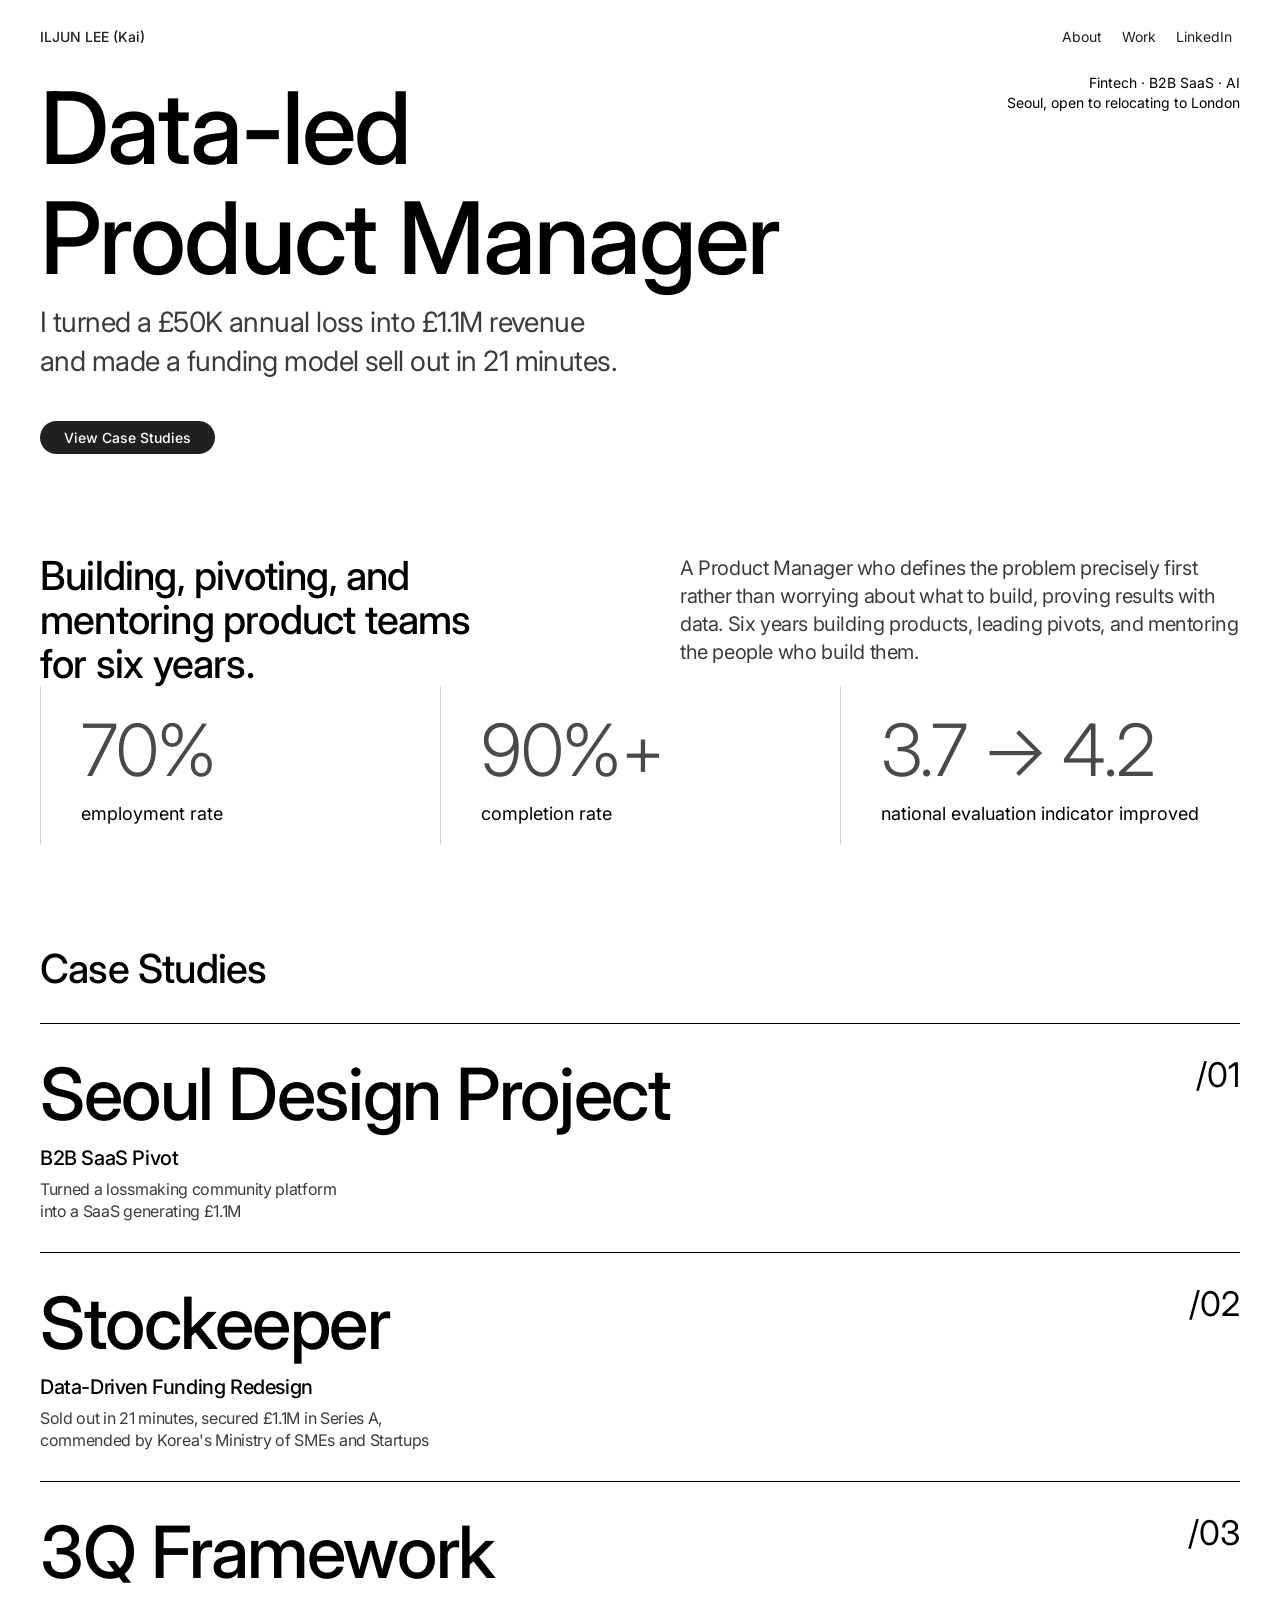
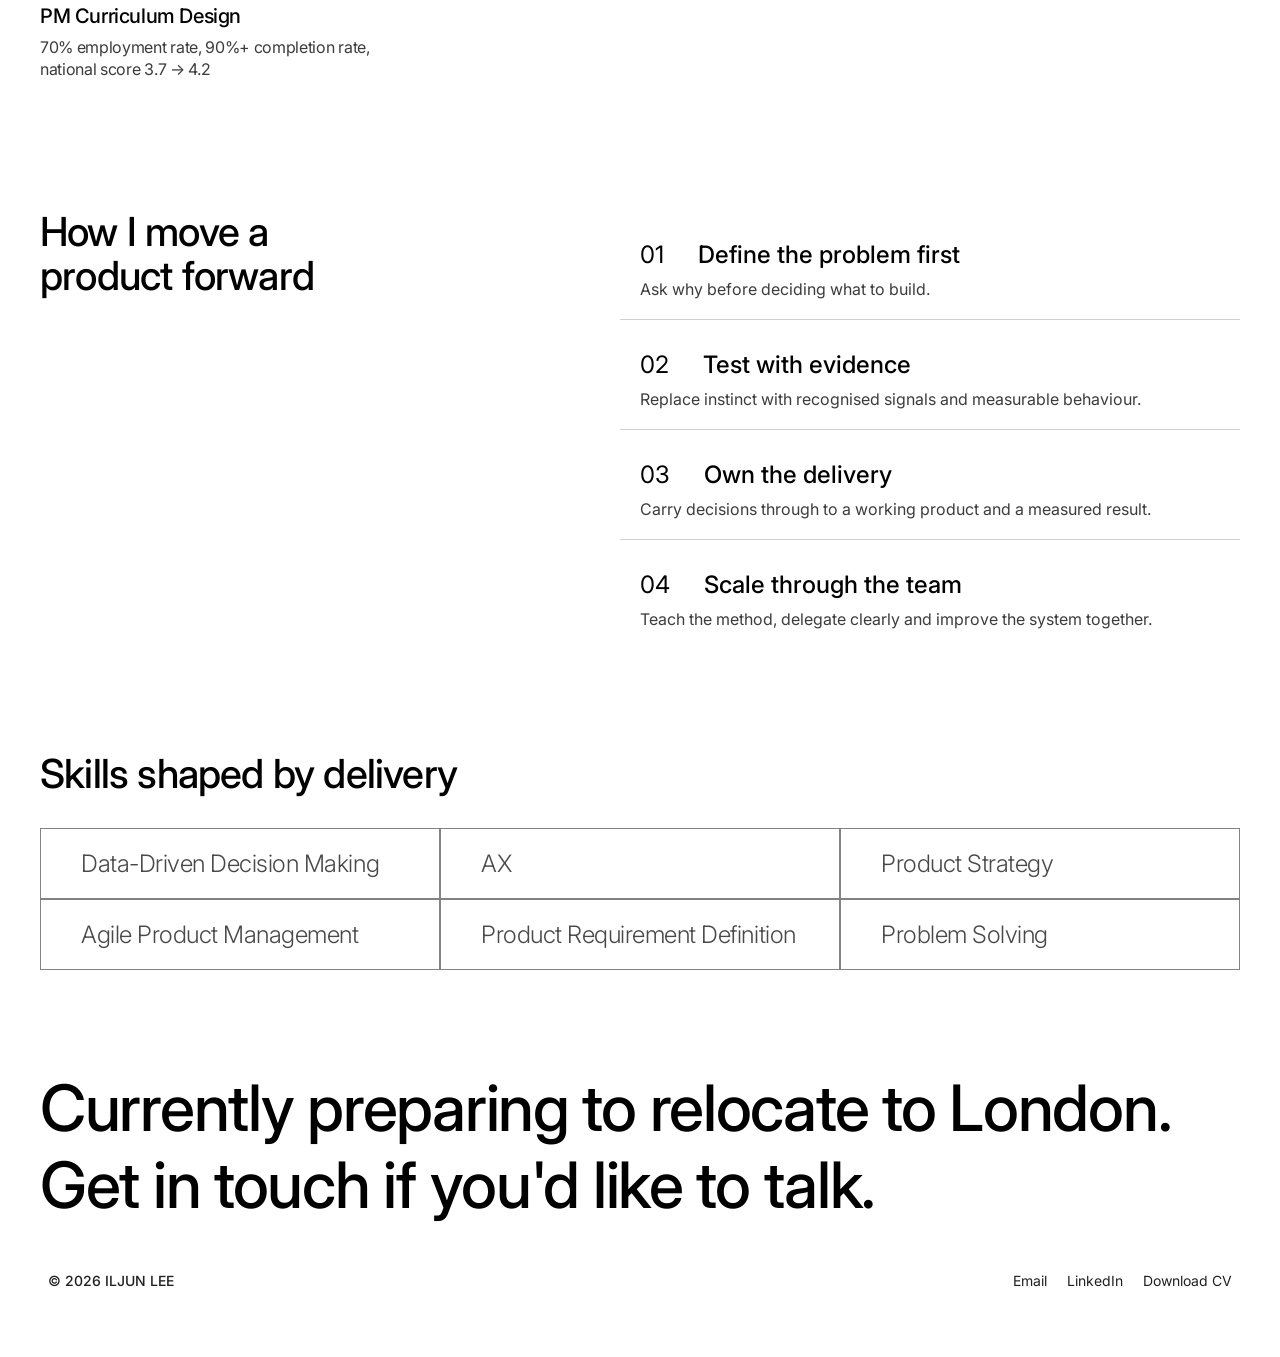
==== index.html @ 7ff3fcb8 "Add initial HTML structure for personal website" ====
<!DOCTYPE html>
  <html lang="en">
  <head>
  <meta charset="UTF-8">
  <meta name="viewport" content="width=device-width, initial-scale=1.0">
  <title>Iljun Lee (Kai) — Product Manager</title>
<meta name="description" content="Data-led Product Manager. Fintech, B2B SaaS, AI. Seoul, open to relocating to London.">
<link rel="stylesheet" href="styles.css">
  </head>
  <body>

  <nav class="top">
    <div class="name">ILJUN LEE (Kai)</div>
    <div class="links">
      <a href="#about">About</a>
      <a href="#work">Work</a>
      <a href="https://linkedin.com/in/iljunlee" target="_blank">LinkedIn</a>
    </div>
  </nav>

  <main>

    <section id="hero">
      <div class="hero-top">
        <h1>Data-led<br>Product Manager</h1>
        <p class="meta">Fintech · B2B SaaS · AI<br>Seoul, open to relocating to London</p>
    </div>
    <div class="hero-sub">
      <p>I turned a £50K annual loss into £1.1M revenue<br>and made a funding model sell out in 21 minutes.</p>
        <a href="#work" class="btn">View Case Studies</a>
      </div>
    </section>

    <section id="about">
      <div class="about-row">
        <h2>Building, pivoting, and mentoring product teams for six years.</h2>
      <p class="about-text">A Product Manager who defines the problem precisely first rather than worrying about what to build, proving results with data. Six years building products, leading pivots, and mentoring the people who build them.</p>
      </div>
      <div class="stats">
        <div class="stat">
          <div class="num">70%</div>
          <div class="label">employment rate</div>
        </div>
        <div class="stat">
          <div class="num">90%+</div>
          <div class="label">completion rate</div>
        </div>
        <div class="stat">
          <div class="num">3.7 → 4.2</div>
          <div class="label">national evaluation indicator improved</div>
        </div>
      </div>
    </section>

    <section id="work">
      <h2 class="section-heading">Case Studies</h2>
      <hr class="hr">
      <div class="work-list">
        <a class="work-item" href="case-1.html">
          <div>
            <h3>Seoul Design Project</h3>
          <div class="sub">B2B SaaS Pivot</div>
          <div class="desc">Turned a lossmaking community platform<br>into a SaaS generating £1.1M</div>
          </div>
          <div class="index">/01</div>
        </a>
        <a class="work-item" href="case-2.html">
          <div>
            <h3>Stockeeper</h3>
            <div class="sub">Data-Driven Funding Redesign</div>
          <div class="desc">Sold out in 21 minutes, secured £1.1M in Series A,<br>commended by Korea's Ministry of SMEs and Startups</div>
          </div>
          <div class="index">/02</div>
        </a>
        <a class="work-item" href="case-3.html">
          <div>
            <h3>3Q Framework</h3>
            <div class="sub">PM Curriculum Design</div>
            <div class="desc">70% employment rate, 90%+ completion rate,<br>national score 3.7 → 4.2</div>
          </div>
          <div class="index">/03</div>
        </a>
      </div>
    </section>

    <section id="how">
      <div class="how-row">
        <h2>How I move a<br>product forward</h2>
        <div class="how-list">
          <div class="how-step">
            <div class="row"><span class="n">01</span><span class="t">Define the problem first</span></div>
            <p>Ask why before deciding what to build.</p>
        </div>
        <div class="how-step">
            <div class="row"><span class="n">02</span><span class="t">Test with evidence</span></div>
          <p>Replace instinct with recognised signals and measurable behaviour.</p>
          </div>
          <div class="how-step">
            <div class="row"><span class="n">03</span><span class="t">Own the delivery</span></div>
          <p>Carry decisions through to a working product and a measured result.</p>
          </div>
          <div class="how-step">
            <div class="row"><span class="n">04</span><span class="t">Scale through the team</span></div>
            <p>Teach the method, delegate clearly and improve the system together.</p>
          </div>
        </div>
      </div>
    </section>

    <section id="skills">
      <h2 class="section-heading">Skills shaped by delivery</h2>
      <div class="skills-grid">
        <div class="skill">Data-Driven Decision Making</div>
      <div class="skill">AX</div>
      <div class="skill">Product Strategy</div>
      <div class="skill">Agile Product Management</div>
      <div class="skill">Product Requirement Definition</div>
      <div class="skill">Problem Solving</div>
    </div>
    </section>

    <footer>
      <p class="bignote">Currently preparing to relocate to London. Get in touch if you'd like to talk.</p>
      <div class="row">
        <div class="copy">© 2026 ILJUN LEE</div>
        <div class="links">
          <a href="mailto:iljunlee201@gmail.com">Email</a>
          <a href="https://linkedin.com/in/iljunlee" target="_blank">LinkedIn</a>
          <a href="ILJUN_LEE_CV.pdf" target="_blank">Download CV</a>
        </div>
      </div>
    </footer>

  </main>

  </body>
  </html>
---- styles.css ----
@import url('https://fonts.googleapis.com/css2?family=Inter:wght@300;400;500&display=swap');

* { margin: 0; padding: 0; box-sizing: border-box; }

body {
    font-family: 'Inter', sans-serif;
    color: #000;
    background: #fff;
}
.wrap {
    max-width: 1280px;
    margin: 0 auto;
    padding: 0 40px;
}

a { color: inherit; text-decoration: none; }

/* Nav */
nav.top {
    display: flex;
    justify-content: space-between;
    align-items: center;
    padding: 20px 40px;
    max-width: 1280px;
    margin: 0 auto;
}
nav.top .name {
    font-weight: 500;
    font-size: 14px;
    color: #202020;
}
nav.top .links {
    display: flex;
    gap: 4px;
}
nav.top .links a {
    padding: 8px;
    font-size: 14px;
    color: #202020;
}

main { display: flex; flex-direction: column; gap: 100px; padding: 0 40px; }

/* Hero */
.hero-top {
    display: flex;
    justify-content: space-between;
    align-items: flex-start;
    gap: 40px;
    flex-wrap: wrap;
}
.hero-top h1 {
    font-weight: 500;
    font-size: 100px;
    line-height: 1.1;
    letter-spacing: -2px;
}
.hero-top .meta {
    font-size: 14px;
    text-align: right;
    line-height: 1.4;
    white-space: nowrap;
}
.hero-sub {
    display: flex;
    flex-direction: column;
    gap: 40px;
    margin-top: 10px;
}
.hero-sub p {
    font-size: 28px;
    color: #3c3c3c;
    letter-spacing: -0.56px;
    line-height: 1.4;
}
.btn {
    display: inline-flex;
    align-self: flex-start;
    background: #202020;
    color: #fff;
    border-radius: 99px;
    padding: 8px 24px;
    font-size: 14px;
    font-weight: 500;
    border: none;
    cursor: pointer;
}

/* About + Stats */
.about-row {
    display: flex;
    justify-content: space-between;
    gap: 40px;
    flex-wrap: wrap;
}
.about-row h2 {
    font-weight: 500;
    font-size: 40px;
    letter-spacing: -0.8px;
    line-height: 1.1;
    max-width: 480px;
    flex: 1;
}
.about-row .about-text {
    font-size: 20px;
    color: #3c3c3c;
    letter-spacing: -0.4px;
    line-height: 1.4;
    max-width: 560px;
}
.stats {
    display: flex;
    width: 100%;
    flex-wrap: wrap;
}
.stat {
    flex: 1;
    min-width: 220px;
    border-left: 1px solid #d2d1d1;
    padding: 20px 40px;
}
.stat .num {
    font-weight: 300;
    font-size: 72px;
    color: #494949;
    letter-spacing: -1.44px;
}
.stat .label {
    font-size: 18px;
    color: #000;
    margin-top: 10px;
}

/* Case Studies */
.section-heading {
    font-weight: 500;
    font-size: 40px;
    letter-spacing: -0.8px;
    margin-bottom: 30px;
}
.hr { border: none; border-top: 1px solid #000; margin: 0 0 30px; }
.work-item {
    display: flex;
    justify-content: space-between;
    align-items: flex-start;
    padding: 30px 0;
    border-bottom: 1px solid #000;
    gap: 20px;
}
.work-item:first-of-type { padding-top: 0; }
.work-item:last-of-type { border-bottom: none; }
.work-item h3 {
    font-weight: 500;
    font-size: 72px;
    letter-spacing: -1.44px;
    line-height: 1.1;
}
.work-item .sub {
    font-weight: 500;
    font-size: 20px;
    letter-spacing: -0.4px;
    margin: 12px 0 8px;
}
.work-item .desc {
    font-size: 16px;
    color: #3c3c3c;
    letter-spacing: -0.32px;
    line-height: 1.4;
}
.work-item .index {
    font-size: 34px;
    flex-shrink: 0;
}

/* How I Work */
.how-row {
    display: flex;
    gap: 100px;
    flex-wrap: wrap;
}
.how-row h2 {
    font-weight: 500;
    font-size: 40px;
    letter-spacing: -0.8px;
    line-height: 1.1;
    max-width: 480px;
    flex: 1;
}
.how-list { flex: 1; min-width: 280px; }
.how-step {
    padding: 20px;
    border-bottom: 1px solid #d2d1d1;
}
.how-step:last-child { border-bottom: none; }
.how-step .row {
    display: flex;
    align-items: center;
    gap: 34px;
    font-size: 24px;
    padding: 10px 0;
}
.how-step .row .n { font-weight: 400; }
.how-step .row .t { font-weight: 500; }
.how-step p {
    font-size: 16px;
    color: #3c3c3c;
}

/* Skills */
.skills-grid {
    display: grid;
    grid-template-columns: repeat(3, 1fr);
}
.skill {
    border: 1px solid #828282;
    padding: 20px 40px;
    font-weight: 300;
    font-size: 24px;
    color: #494949;
    letter-spacing: -0.48px;
}

/* Footer */
footer .bignote {
    font-weight: 500;
    font-size: 64px;
    letter-spacing: -1.28px;
    line-height: 1.2;
    margin-bottom: 40px;
}
footer .row {
    display: flex;
    justify-content: space-between;
    align-items: center;
    padding-bottom: 60px;
    flex-wrap: wrap;
    gap: 12px;
}
footer .row .copy { font-weight: 500; font-size: 14px; color: #202020; padding: 8px; }
footer .row .links { display: flex; gap: 4px; }
footer .row .links a { padding: 8px; font-size: 14px; color: #202020; }

/* Case study detail pages */
.case-header {
    display: flex;
    flex-direction: column;
    gap: 16px;
    margin-bottom: 20px;
}
.case-header .back { font-size: 14px; color: #3c3c3c; }
.case-header h1 { font-weight: 500; font-size: 64px; letter-spacing: -1.28px; line-height: 1.1; }
.case-header .role { font-size: 16px; color: #3c3c3c; }
.case-header .summary { font-size: 24px; color: #3c3c3c; max-width: 800px; line-height: 1.4; }
.case-block { display: flex; flex-direction: column; gap: 16px; }
.case-block h2 { font-weight: 500; font-size: 32px; letter-spacing: -0.6px; }
.case-block p, .case-block ul { font-size: 18px; color: #3c3c3c; line-height: 1.5; max-width: 800px; }
.case-block ul { padding-left: 20px; }
.case-results {
    display: flex;
    flex-wrap: wrap;
    gap: 0;
    border-top: 1px solid #000;
    border-bottom: 1px solid #000;
}
.case-results .stat { border-left: 1px solid #d2d1d1; }
.case-results .stat:first-child { border-left: none; }
.badge {
    display: inline-block;
    border: 1px solid #828282;
    border-radius: 99px;
    padding: 8px 20px;
    font-size: 14px;
    color: #494949;
    width: fit-content;
}
.case-nav {
    display: flex;
    justify-content: space-between;
    padding: 40px 0;
    font-size: 16px;
}

/* Responsive */
@media (max-width: 900px) {
    .hero-top h1 { font-size: 56px; letter-spacing: -1px; }
    .hero-top .meta { text-align: left; white-space: normal; }
    .hero-sub p { font-size: 22px; }
    .about-row h2, .how-row h2 { font-size: 30px; }
    .work-item h3 { font-size: 40px; }
    .skills-grid { grid-template-columns: repeat(2, 1fr); }
    footer .bignote { font-size: 36px; }
    main { padding: 0 20px; gap: 70px; }
    nav.top { padding: 16px 20px; }
    .case-header h1 { font-size: 36px; }
}
@media (max-width: 560px) {
    .skills-grid { grid-template-columns: 1fr; }
    .stat { min-width: 100%; border-left: none; border-top: 1px solid #d2d1d1; }
    .hero-top h1 { font-size: 40px; }
}
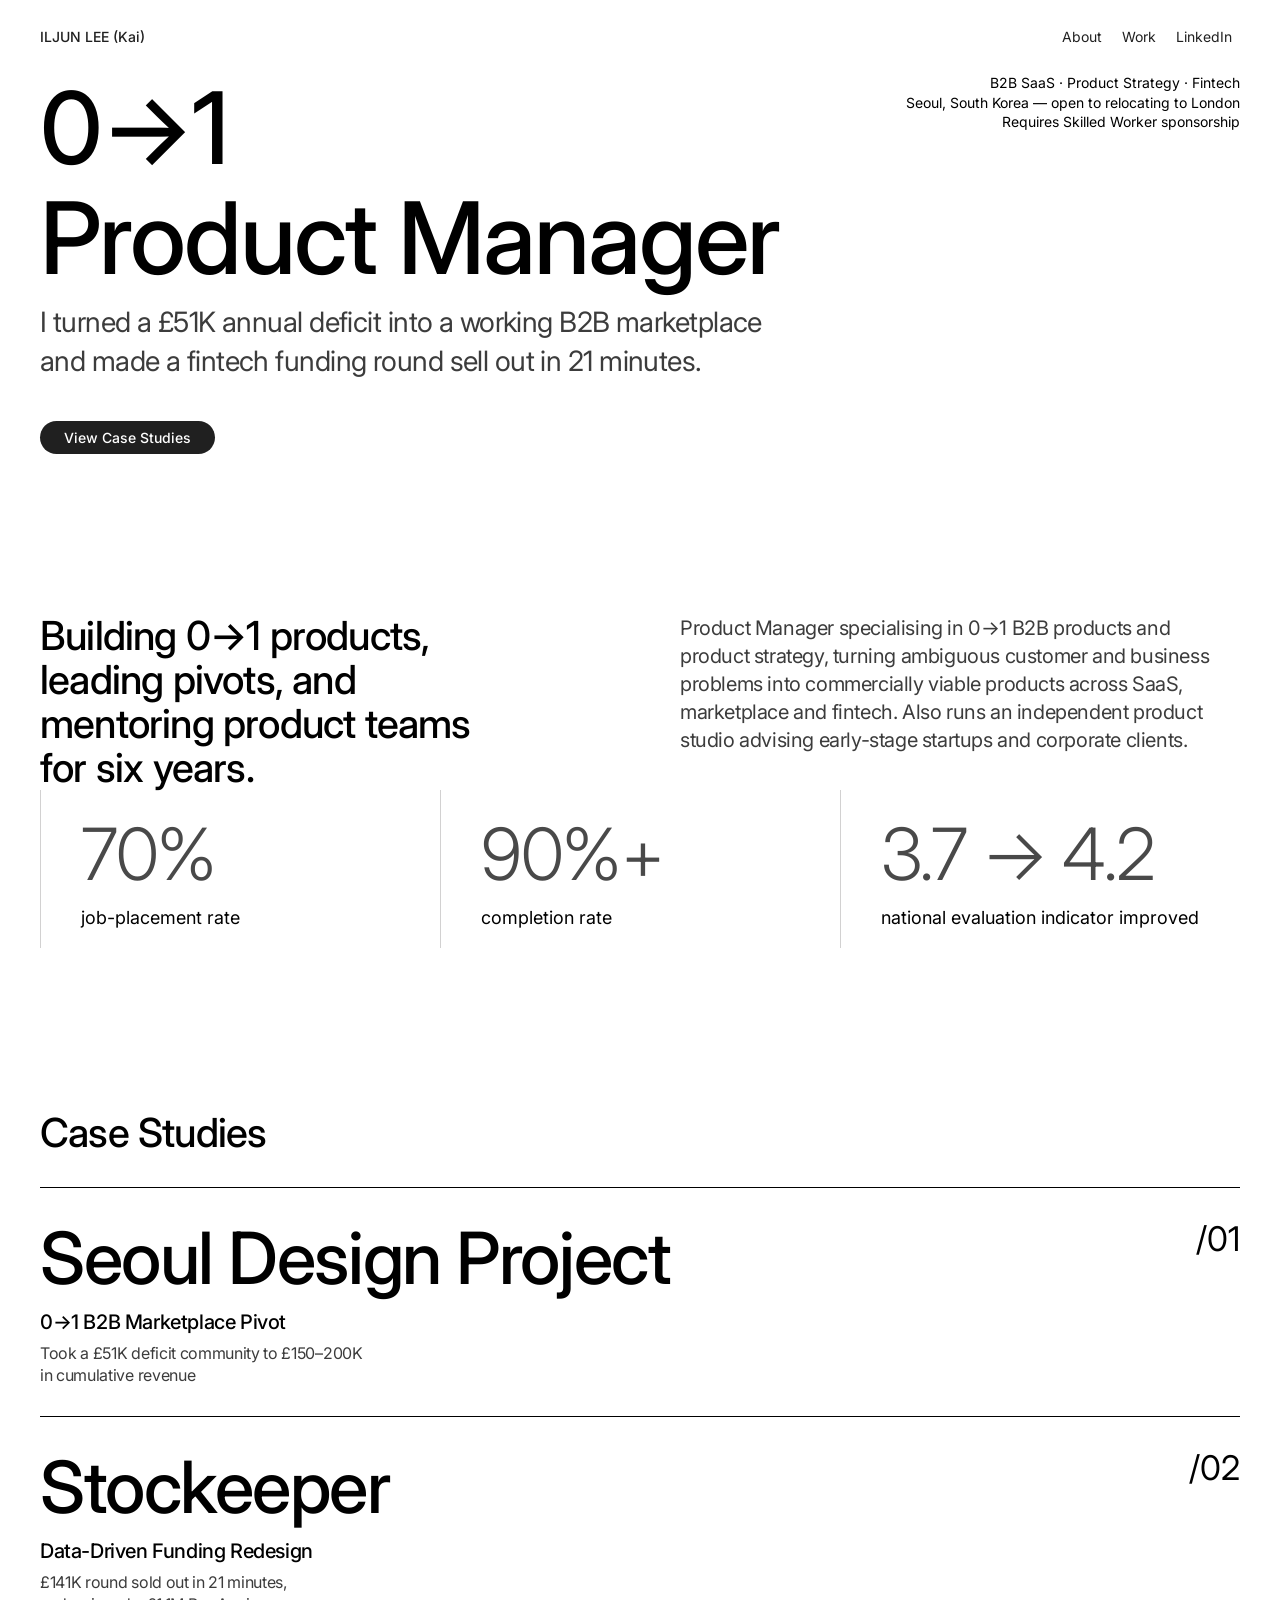
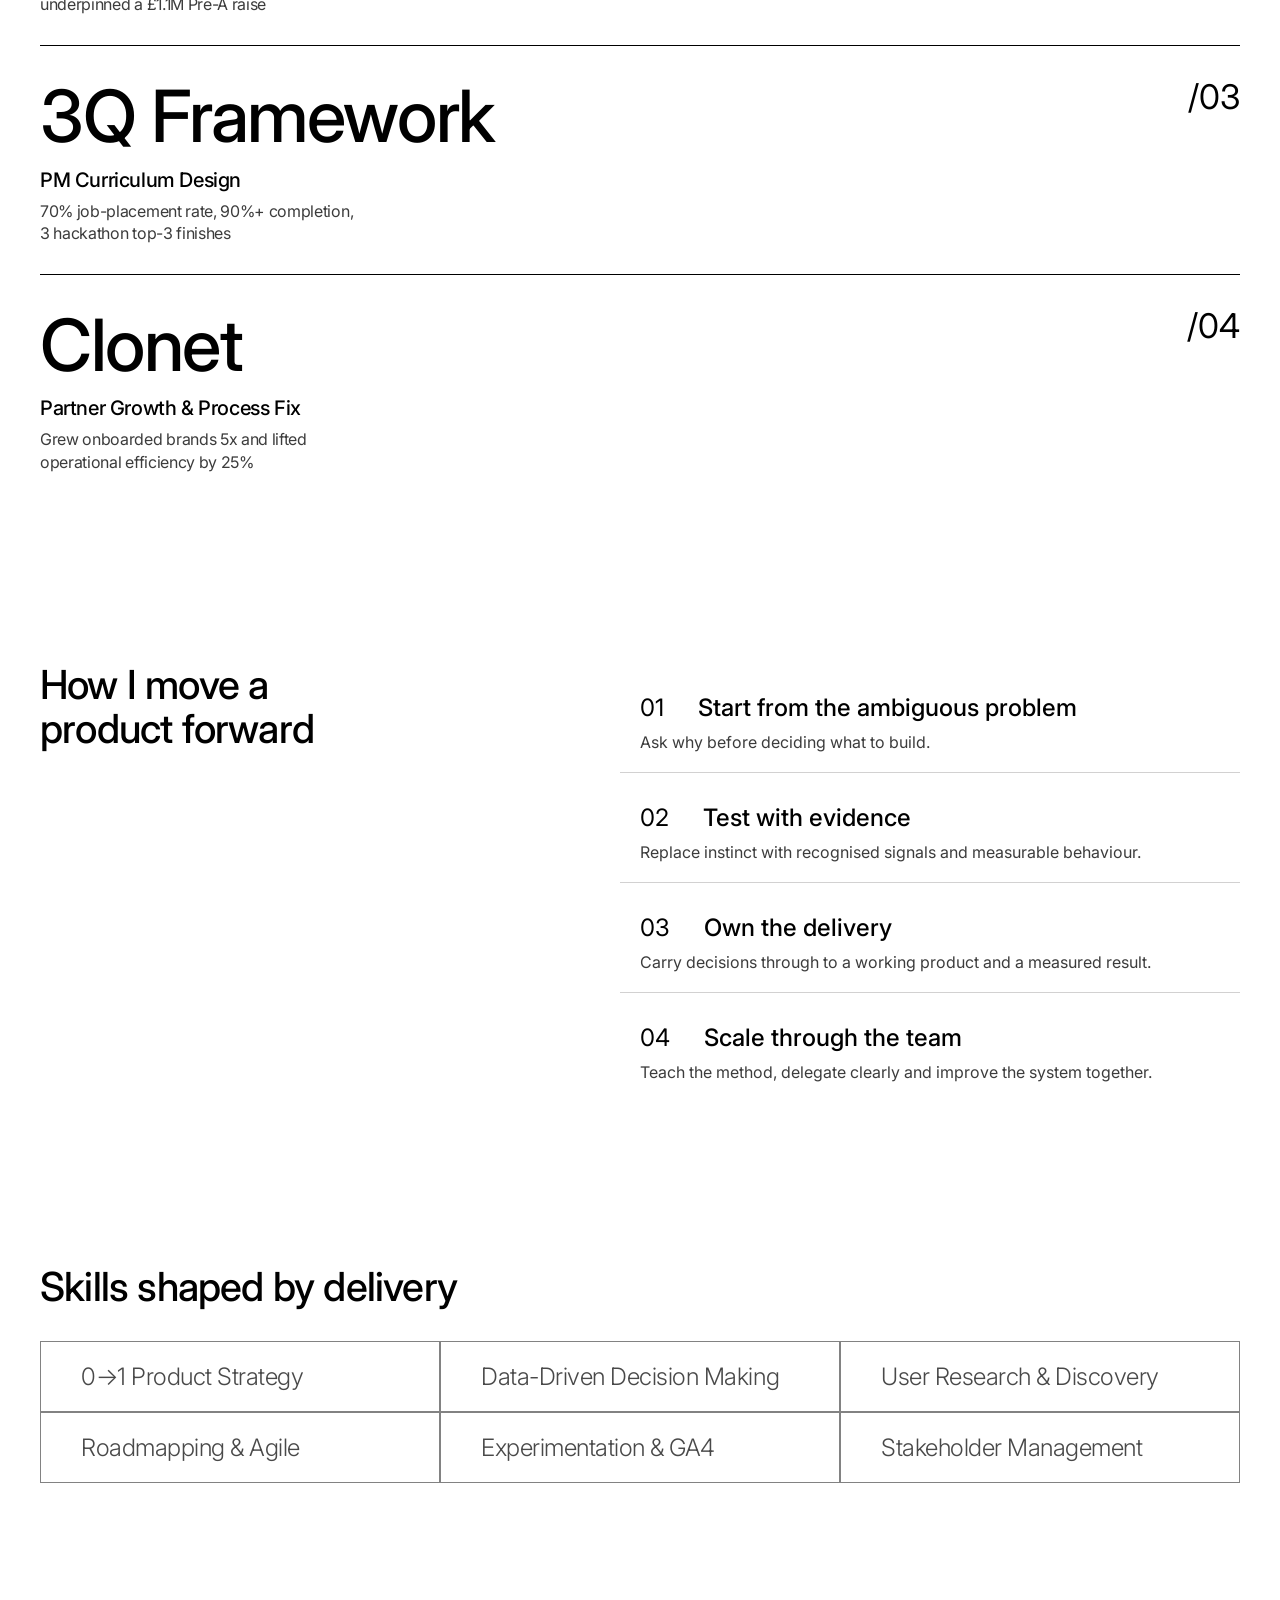
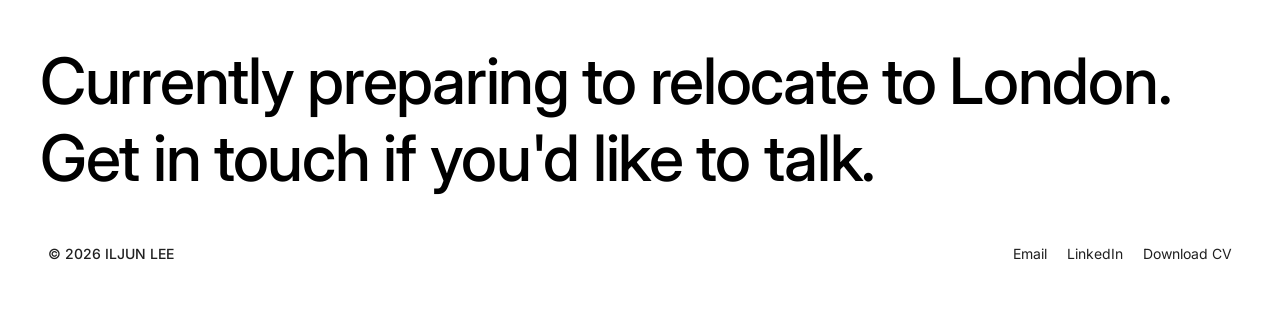
==== commit 98cb62e8: "Add initial HTML structure for personal portfolio" ====
--- a/index.html
+++ b/index.html
@@ -3,9 +3,9 @@
   <head>
   <meta charset="UTF-8">
   <meta name="viewport" content="width=device-width, initial-scale=1.0">
-  <title>Iljun Lee (Kai) — Product Manager</title>
-<meta name="description" content="Data-led Product Manager. Fintech, B2B SaaS, AI. Seoul, open to relocating to London.">
-<link rel="stylesheet" href="styles.css">
+  <title>Iljun Lee (Kai) — 0→1 Product Manager</title>
+  <meta name="description" content="0-to-1 Product Manager. B2B SaaS, Product Strategy, Fintech. Seoul, open to relocating to London. Requires Skilled Worker sponsorship.">
+  <link rel="stylesheet" href="styles.css">
   </head>
   <body>
 
@@ -22,24 +22,24 @@
 
     <section id="hero">
       <div class="hero-top">
-        <h1>Data-led<br>Product Manager</h1>
-        <p class="meta">Fintech · B2B SaaS · AI<br>Seoul, open to relocating to London</p>
+        <h1>0→1<br>Product Manager</h1>
+        <p class="meta">B2B SaaS · Product Strategy · Fintech<br>Seoul, South Korea — open to relocating to London<br>Requires Skilled Worker sponsorship</p>
     </div>
     <div class="hero-sub">
-      <p>I turned a £50K annual loss into £1.1M revenue<br>and made a funding model sell out in 21 minutes.</p>
+      <p>I turned a £51K annual deficit into a working B2B marketplace<br>and made a fintech funding round sell out in 21 minutes.</p>
         <a href="#work" class="btn">View Case Studies</a>
       </div>
     </section>
 
     <section id="about">
       <div class="about-row">
-        <h2>Building, pivoting, and mentoring product teams for six years.</h2>
-      <p class="about-text">A Product Manager who defines the problem precisely first rather than worrying about what to build, proving results with data. Six years building products, leading pivots, and mentoring the people who build them.</p>
+        <h2>Building 0→1 products, leading pivots, and mentoring product teams for six years.</h2>
+        <p class="about-text">Product Manager specialising in 0→1 B2B products and product strategy, turning ambiguous customer and business problems into commercially viable products across SaaS, marketplace and fintech. Also runs an independent product studio advising early-stage startups and corporate clients.</p>
       </div>
       <div class="stats">
         <div class="stat">
           <div class="num">70%</div>
-          <div class="label">employment rate</div>
+          <div class="label">job-placement rate</div>
         </div>
         <div class="stat">
           <div class="num">90%+</div>
@@ -59,16 +59,16 @@
         <a class="work-item" href="case-1.html">
           <div>
             <h3>Seoul Design Project</h3>
-          <div class="sub">B2B SaaS Pivot</div>
-          <div class="desc">Turned a lossmaking community platform<br>into a SaaS generating £1.1M</div>
-          </div>
-          <div class="index">/01</div>
-        </a>
-        <a class="work-item" href="case-2.html">
+          <div class="sub">0→1 B2B Marketplace Pivot</div>
+          <div class="desc">Took a £51K deficit community to £150–200K<br>in cumulative revenue</div>
+        </div>
+        <div class="index">/01</div>
+      </a>
+      <a class="work-item" href="case-2.html">
           <div>
             <h3>Stockeeper</h3>
             <div class="sub">Data-Driven Funding Redesign</div>
-          <div class="desc">Sold out in 21 minutes, secured £1.1M in Series A,<br>commended by Korea's Ministry of SMEs and Startups</div>
+          <div class="desc">£141K round sold out in 21 minutes,<br>underpinned a £1.1M Pre-A raise</div>
           </div>
           <div class="index">/02</div>
         </a>
@@ -76,9 +76,17 @@
           <div>
             <h3>3Q Framework</h3>
             <div class="sub">PM Curriculum Design</div>
-            <div class="desc">70% employment rate, 90%+ completion rate,<br>national score 3.7 → 4.2</div>
+            <div class="desc">70% job-placement rate, 90%+ completion,<br>3 hackathon top-3 finishes</div>
           </div>
           <div class="index">/03</div>
+        </a>
+        <a class="work-item" href="case-4.html">
+          <div>
+            <h3>Clonet</h3>
+            <div class="sub">Partner Growth &amp; Process Fix</div>
+          <div class="desc">Grew onboarded brands 5x and lifted<br>operational efficiency by 25%</div>
+          </div>
+          <div class="index">/04</div>
         </a>
       </div>
     </section>
@@ -88,10 +96,10 @@
         <h2>How I move a<br>product forward</h2>
         <div class="how-list">
           <div class="how-step">
-            <div class="row"><span class="n">01</span><span class="t">Define the problem first</span></div>
-            <p>Ask why before deciding what to build.</p>
-        </div>
-        <div class="how-step">
+            <div class="row"><span class="n">01</span><span class="t">Start from the ambiguous problem</span></div>
+          <p>Ask why before deciding what to build.</p>
+          </div>
+          <div class="how-step">
             <div class="row"><span class="n">02</span><span class="t">Test with evidence</span></div>
           <p>Replace instinct with recognised signals and measurable behaviour.</p>
           </div>
@@ -110,13 +118,13 @@
     <section id="skills">
       <h2 class="section-heading">Skills shaped by delivery</h2>
       <div class="skills-grid">
-        <div class="skill">Data-Driven Decision Making</div>
-      <div class="skill">AX</div>
-      <div class="skill">Product Strategy</div>
-      <div class="skill">Agile Product Management</div>
-      <div class="skill">Product Requirement Definition</div>
-      <div class="skill">Problem Solving</div>
-    </div>
+        <div class="skill">0→1 Product Strategy</div>
+      <div class="skill">Data-Driven Decision Making</div>
+        <div class="skill">User Research &amp; Discovery</div>
+        <div class="skill">Roadmapping &amp; Agile</div>
+        <div class="skill">Experimentation &amp; GA4</div>
+        <div class="skill">Stakeholder Management</div>
+      </div>
     </section>
 
     <footer>
--- a/styles.css
+++ b/styles.css
@@ -39,7 +39,7 @@
     color: #202020;
 }
 
-main { display: flex; flex-direction: column; gap: 100px; padding: 0 40px; }
+main { display: flex; flex-direction: column; gap: 160px; padding: 0 40px; }
 
 /* Hero */
 .hero-top {
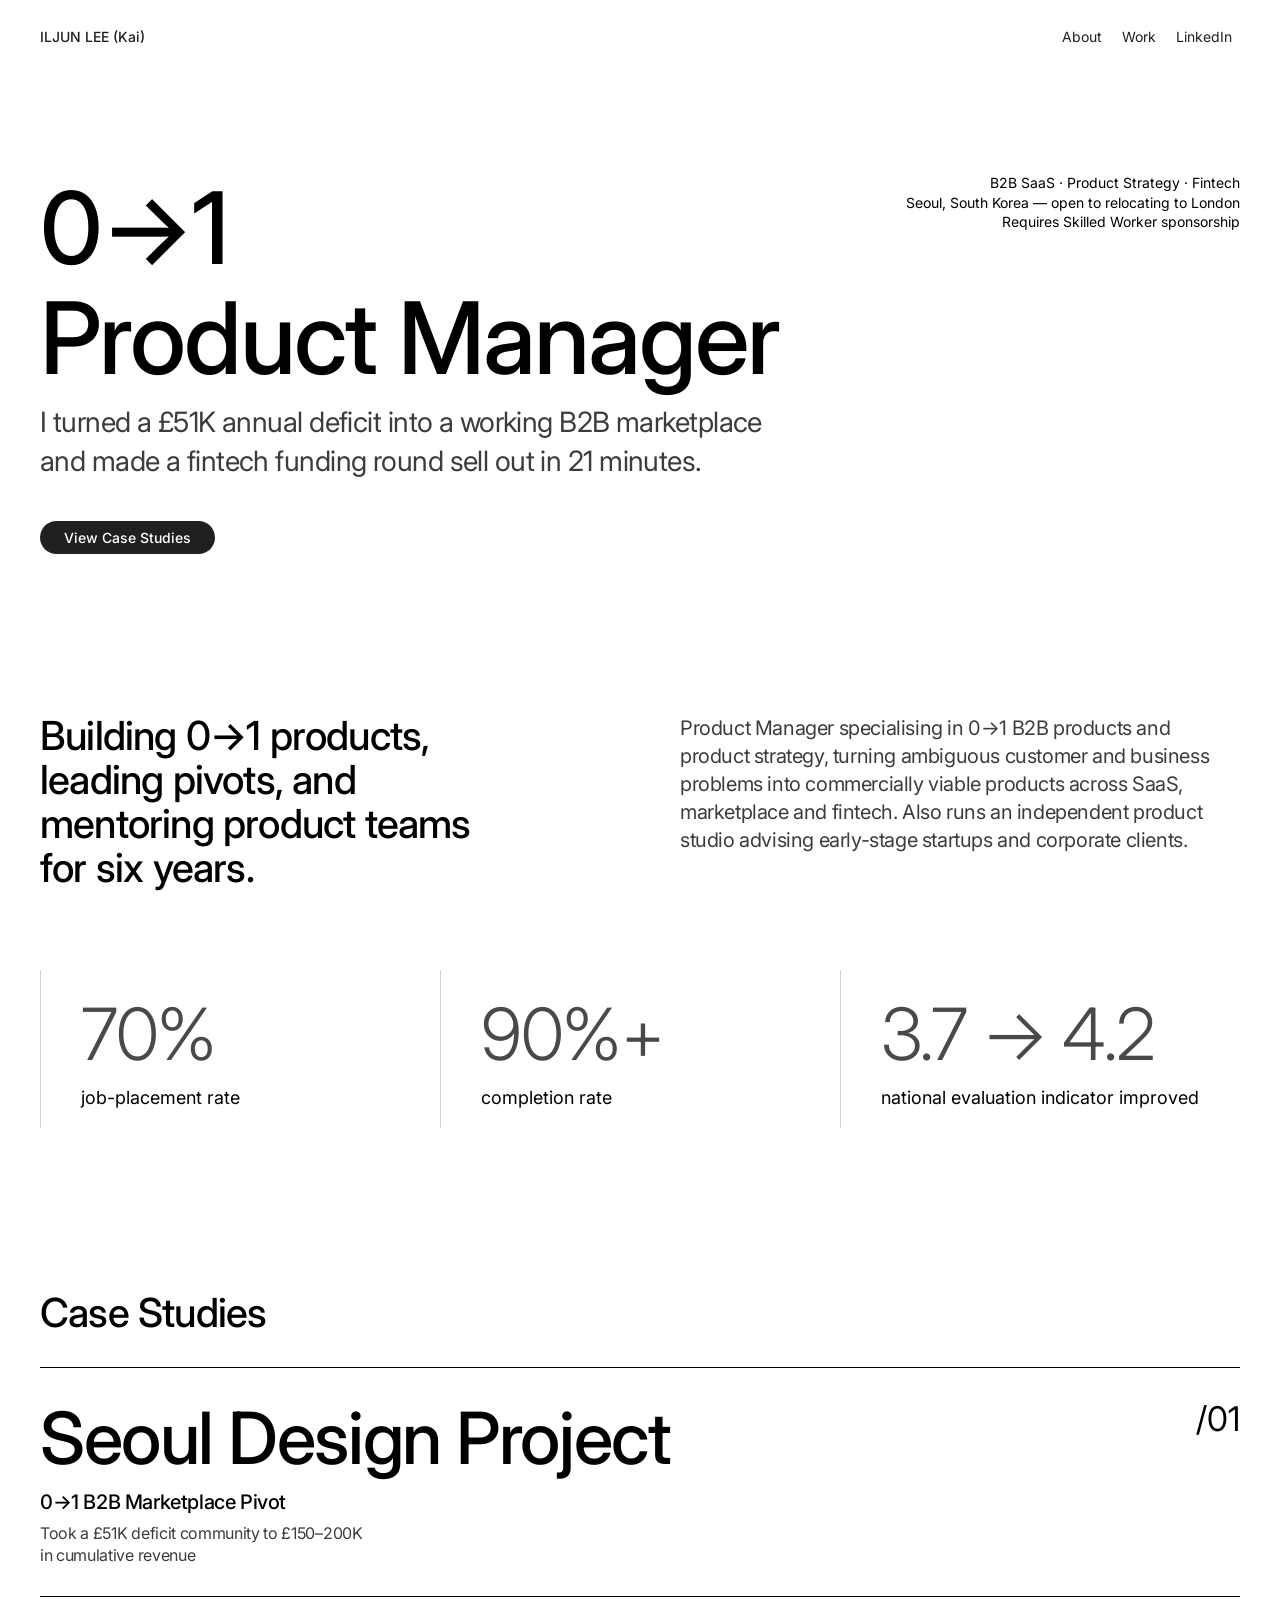
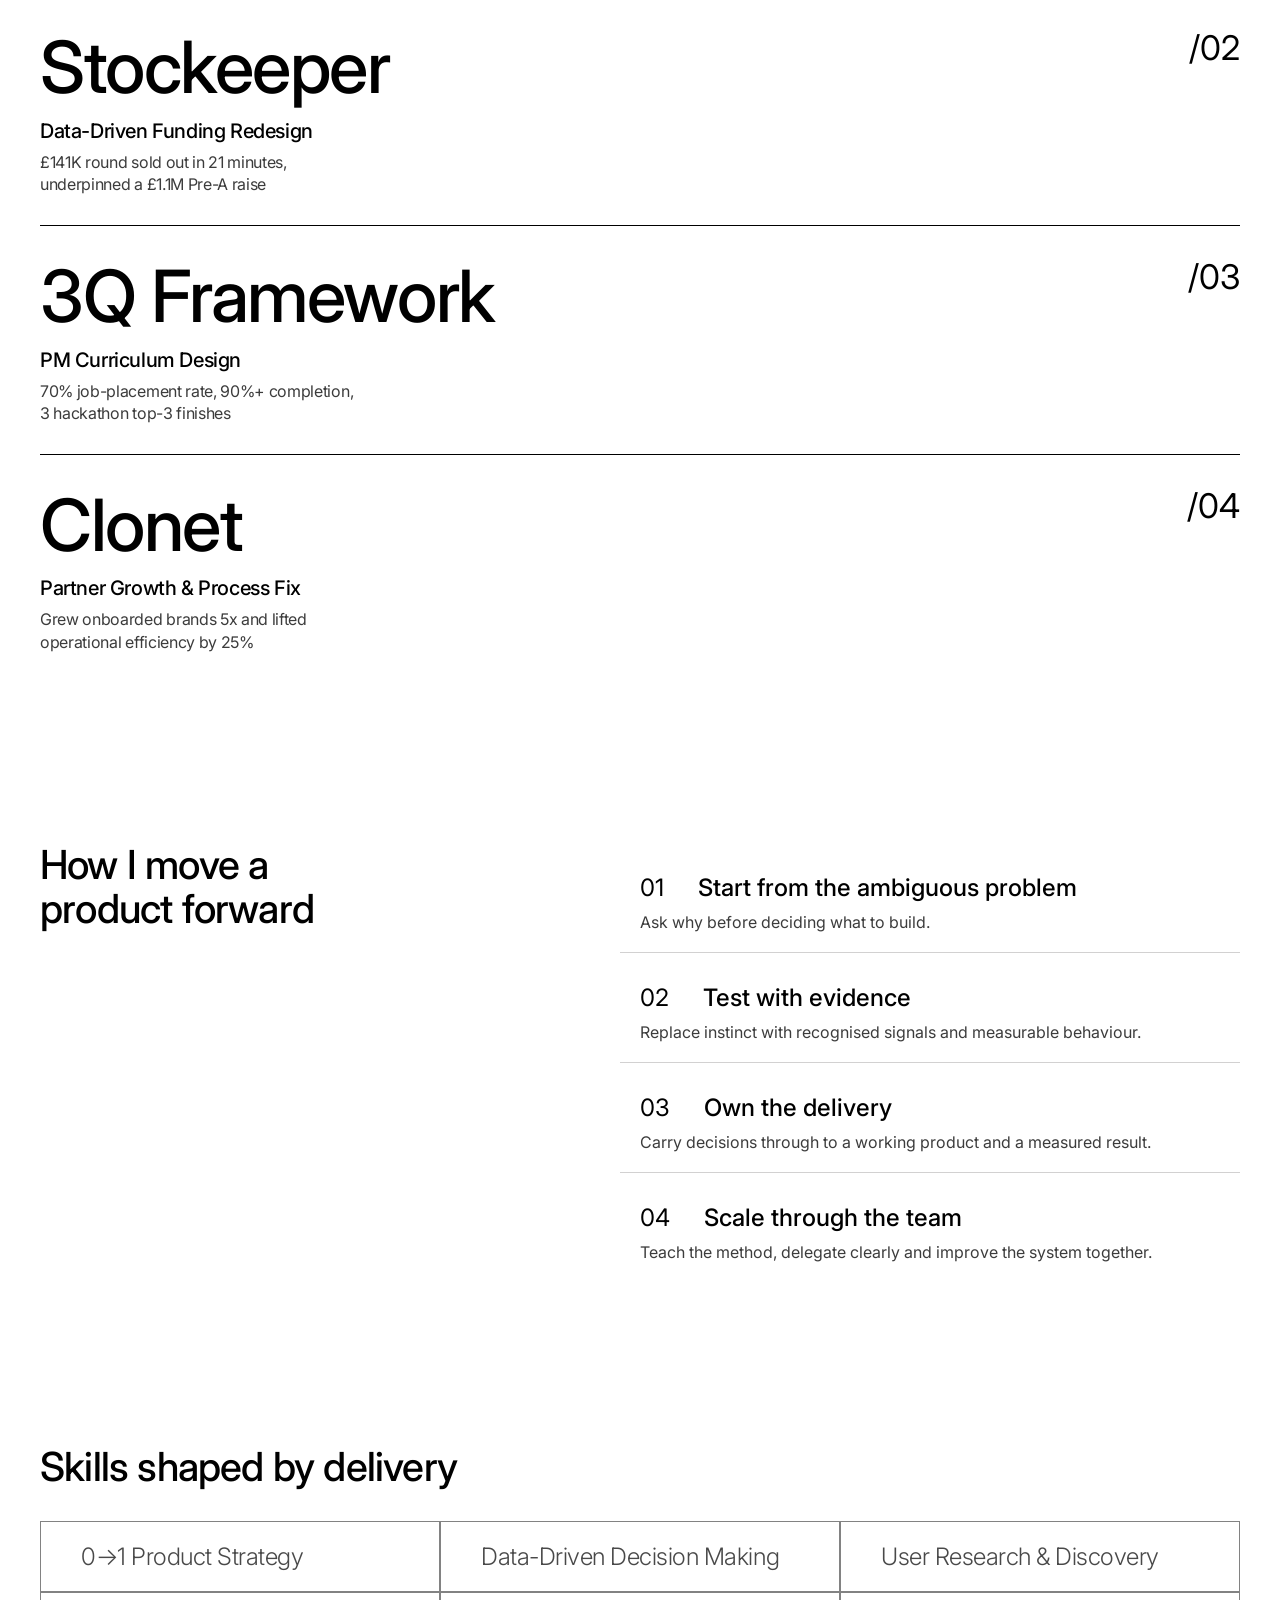
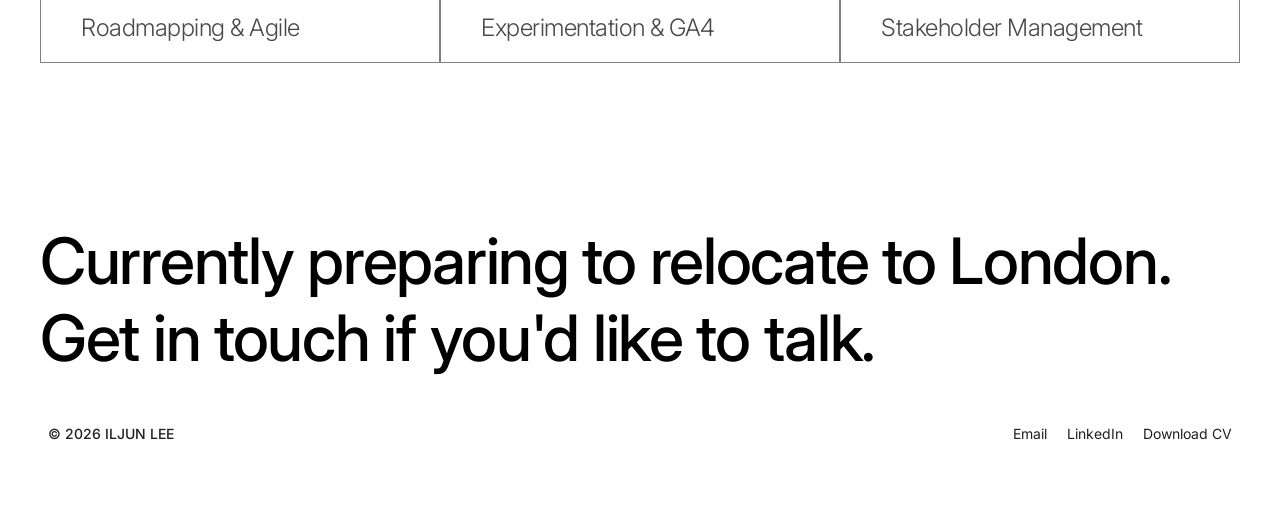
==== commit 5804089d: "Create initial portfolio webpage for Iljun Lee This HTML file serves as a personal portfolio for Ilj" ====
--- a/index.html
+++ b/index.html
@@ -10,7 +10,7 @@
   <body>
 
   <nav class="top">
-    <div class="name">ILJUN LEE (Kai)</div>
+    <a class="name" href="index.html">ILJUN LEE (Kai)</a>
     <div class="links">
       <a href="#about">About</a>
       <a href="#work">Work</a>
--- a/styles.css
+++ b/styles.css
@@ -7,8 +7,9 @@
     color: #000;
     background: #fff;
 }
+
 .wrap {
-    max-width: 1280px;
+    max-width: 1920px;
     margin: 0 auto;
     padding: 0 40px;
 }
@@ -21,7 +22,7 @@
     justify-content: space-between;
     align-items: center;
     padding: 20px 40px;
-    max-width: 1280px;
+    max-width: 1920px;
     margin: 0 auto;
 }
 nav.top .name {
@@ -39,7 +40,7 @@
     color: #202020;
 }
 
-main { display: flex; flex-direction: column; gap: 160px; padding: 0 40px; }
+main { display: flex; flex-direction: column; gap: 160px; padding: 0 40px; margin-top: 100px; max-width: 1920px; margin-left: auto; margin-right: auto; }
 
 /* Hero */
 .hero-top {
@@ -112,6 +113,7 @@
     display: flex;
     width: 100%;
     flex-wrap: wrap;
+    margin-top: 80px;
 }
 .stat {
     flex: 1;
@@ -298,3 +300,15 @@
     .stat { min-width: 100%; border-left: none; border-top: 1px solid #d2d1d1; }
     .hero-top h1 { font-size: 40px; }
 }
+
+/* Image placeholder */
+.img-placeholder {
+    width: 100%;
+    aspect-ratio: 16 / 9;
+    border: 1px dashed #d2d1d1;
+    display: flex;
+    align-items: center;
+    justify-content: center;
+    color: #828282;
+    font-size: 14px;
+}
